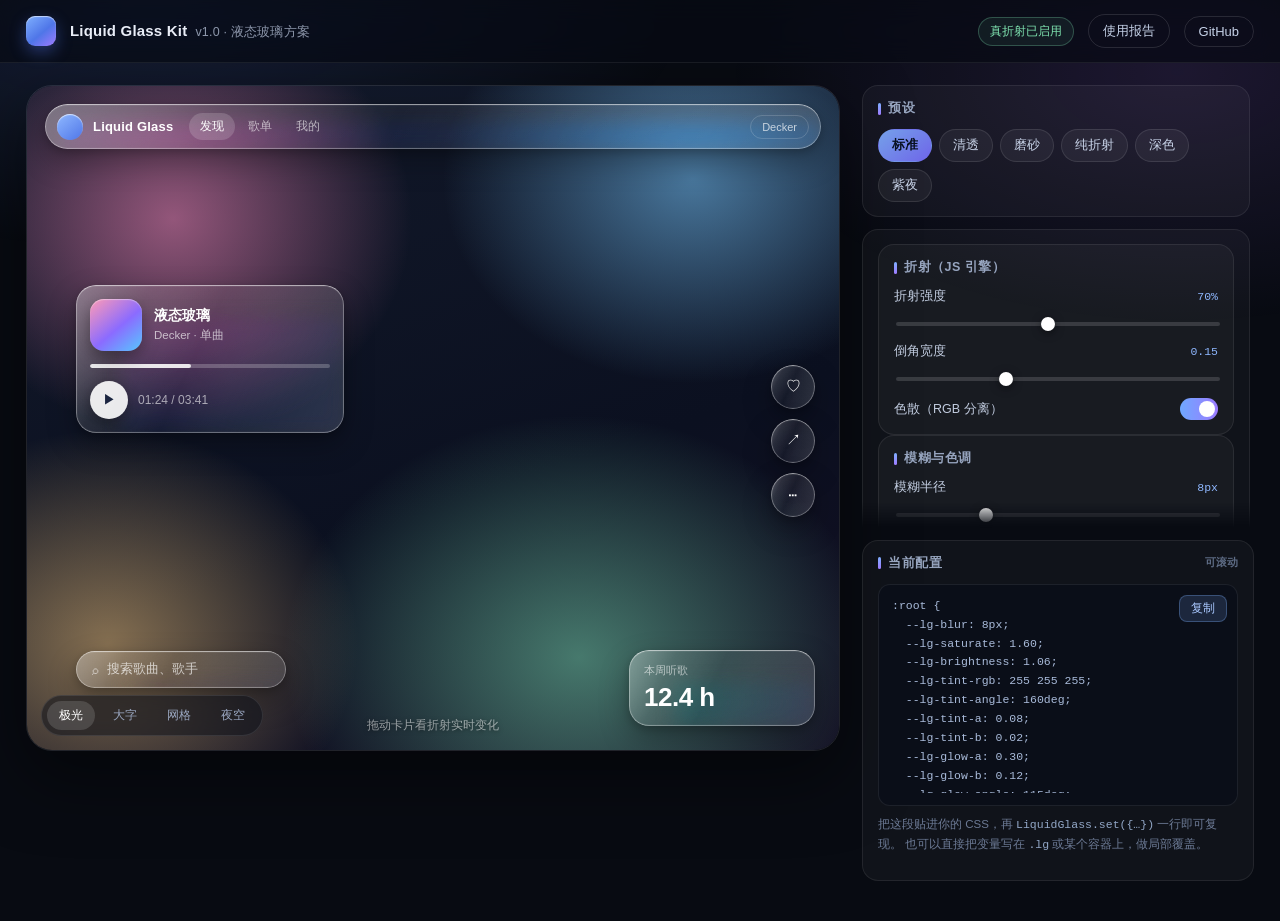
==== index.html @ c39161f3 "feat: Liquid Glass Kit v1.0 - 可调参的液态玻璃方案（SDF 位移图 + SVG 滤镜折射 + 调参台 + 使用报告）" ====
<!DOCTYPE html>
<html lang="zh-CN">
<head>
<meta charset="UTF-8">
<meta name="viewport" content="width=device-width, initial-scale=1">
<title>Liquid Glass Kit · 液态玻璃调参台</title>
<link rel="stylesheet" href="css/liquid-glass.css">
<style>
	* { box-sizing: border-box; }
	html, body { margin: 0; }
	body {
		background: #080B12;
		color: #E9EDF7;
		font-family: -apple-system, BlinkMacSystemFont, "PingFang SC", "Microsoft YaHei", "Segoe UI", sans-serif;
		-webkit-font-smoothing: antialiased;
		min-height: 100vh;
	}
	body::before {
		content: ""; position: fixed; inset: 0; pointer-events: none; z-index: 0;
		background:
			radial-gradient(60% 40% at 12% 0%, rgba(96, 140, 255, .16), transparent 70%),
			radial-gradient(50% 40% at 92% 8%, rgba(170, 110, 255, .13), transparent 70%);
	}
	::selection { background: rgba(107, 160, 255, .35); }

	/* ---------- 顶栏 ---------- */
	header {
		position: sticky; top: 0; z-index: 50;
		display: flex; align-items: center; gap: 14px;
		padding: 14px 26px;
		background: rgba(8, 11, 18, .72);
		-webkit-backdrop-filter: blur(14px) saturate(1.4);
		backdrop-filter: blur(14px) saturate(1.4);
		border-bottom: 1px solid rgba(255, 255, 255, .07);
	}
	.logo {
		width: 30px; height: 30px; border-radius: 9px; flex: none;
		background: linear-gradient(140deg, #7FB0FF, #4F76E8 55%, #9E7BFF);
		box-shadow: inset 0 1px 1px rgba(255,255,255,.6), 0 6px 16px rgba(79,118,232,.4);
	}
	.brand { font-size: 15px; font-weight: 650; letter-spacing: .2px; }
	.brand span { color: #8D97AB; font-weight: 400; margin-left: 8px; font-size: 12.5px; }
	.spacer { flex: 1; }
	.badge {
		font-size: 12px; padding: 5px 11px; border-radius: 999px;
		border: 1px solid rgba(255,255,255,.12); color: #9FB0CC;
		background: rgba(255,255,255,.04);
	}
	.badge.ok { color: #7FE3B0; border-color: rgba(127,227,176,.28); background: rgba(127,227,176,.08); }
	.badge.warn { color: #FFC978; border-color: rgba(255,201,120,.3); background: rgba(255,201,120,.08); }
	.tlink {
		font-size: 13px; color: #C6D2E8; text-decoration: none;
		padding: 7px 14px; border-radius: 999px;
		border: 1px solid rgba(255,255,255,.12);
		transition: .2s;
	}
	.tlink:hover { background: rgba(255,255,255,.08); color: #fff; }

	/* ---------- 布局 ---------- */
	main {
		position: relative; z-index: 1;
		display: grid; grid-template-columns: minmax(0, 1fr) 392px;
		gap: 22px; padding: 22px 26px 40px;
		max-width: 1680px; margin: 0 auto;
	}
	@media (max-width: 1120px) {
		main { grid-template-columns: minmax(0, 1fr); }
	}

	/* ---------- 舞台 ---------- */
	.stage-wrap { min-width: 0; }
	.stage {
		position: relative; width: 100%; height: min(74vh, 720px); min-height: 480px;
		border-radius: 26px; overflow: hidden;
		border: 1px solid rgba(255,255,255,.1);
		box-shadow: 0 24px 70px rgba(0,0,0,.5);
	}
	.bg { position: absolute; inset: 0; opacity: 0; transition: opacity .5s ease; }
	.bg.active { opacity: 1; }
	.bg-aurora {
		background:
			radial-gradient(42% 46% at 18% 20%, rgba(255,138,190,.55), transparent 70%),
			radial-gradient(44% 44% at 82% 14%, rgba(120,200,255,.55), transparent 70%),
			radial-gradient(52% 52% at 68% 86%, rgba(130,235,190,.48), transparent 70%),
			radial-gradient(44% 46% at 10% 84%, rgba(255,206,130,.5), transparent 70%),
			linear-gradient(160deg, #131A2B, #0B1020 60%, #141024);
	}
	.bg-text {
		background: linear-gradient(150deg, #0E1524, #1A1030 60%, #0A1526);
		display: flex; align-items: center; justify-content: center;
	}
	.bg-text::after {
		content: "LIQUID GLASS"; white-space: nowrap;
		font-size: clamp(48px, 9vw, 132px); font-weight: 800; letter-spacing: -.02em;
		color: rgba(255,255,255,.13);
		-webkit-text-stroke: 1px rgba(255,255,255,.16);
	}
	.bg-grid {
		background:
			linear-gradient(90deg, rgba(120,170,255,.13) 1px, transparent 1px) 0 0 / 30px 30px,
			linear-gradient(rgba(120,170,255,.13) 1px, transparent 1px) 0 0 / 30px 30px,
			radial-gradient(70% 70% at 50% 40%, #1B2540, #0A0F1C);
	}
	.bg-night {
		background:
			radial-gradient(60% 50% at 76% 16%, rgba(120,150,255,.35), transparent 66%),
			radial-gradient(50% 50% at 20% 78%, rgba(200,110,255,.28), transparent 70%),
			linear-gradient(180deg, #0B1020, #05070D);
	}

	/* 舞台内的演示组件 */
	.bg-switch {
		position: absolute; left: 14px; bottom: 14px; z-index: 20;
		display: flex; gap: 6px; padding: 5px;
		border-radius: 999px; background: rgba(10,14,24,.5);
		-webkit-backdrop-filter: blur(10px); backdrop-filter: blur(10px);
		border: 1px solid rgba(255,255,255,.1);
	}
	.bg-switch button {
		border: 0; cursor: pointer; font: inherit; font-size: 12px;
		padding: 6px 12px; border-radius: 999px;
		background: transparent; color: #9BA8C2; transition: .2s;
	}
	.bg-switch button.on { background: rgba(255,255,255,.14); color: #fff; }

	/* 导航胶囊 */
	.demo-nav {
		--lg-radius: 999px;
		position: absolute; top: 18px; left: 18px; right: 18px; z-index: 10;
		display: flex; align-items: center; gap: 10px;
		padding: 9px 12px; color: #fff; font-size: 13px;
	}
	.demo-nav .dot {
		width: 26px; height: 26px; border-radius: 50%; flex: none;
		background: linear-gradient(140deg, #8FB8FF, #4F76E8);
		box-shadow: inset 0 1px 1px rgba(255,255,255,.7);
	}
	.demo-nav b { font-weight: 600; letter-spacing: .2px; }
	.demo-nav .seg { display: flex; gap: 2px; margin-left: 6px; }
	.demo-nav .seg i {
		font-style: normal; font-size: 12px; padding: 5px 11px; border-radius: 999px;
		color: rgba(255,255,255,.62);
	}
	.demo-nav .seg i.on { background: rgba(255,255,255,.16); color: #fff; }
	.demo-nav .me {
		margin-left: auto; font-size: 11px; color: rgba(255,255,255,.7);
		padding: 5px 11px; border-radius: 999px; border: 1px solid rgba(255,255,255,.16);
	}

	/* 可拖动播放卡 */
	.demo-card {
		position: absolute; left: 6%; top: 30%; z-index: 12;
		width: 268px; padding: 14px; color: #fff;
		cursor: grab; touch-action: none; user-select: none;
		will-change: transform;
	}
	.demo-card.dragging { cursor: grabbing; }
	.demo-card .row { display: flex; align-items: center; gap: 12px; }
	.demo-card .cover {
		width: 52px; height: 52px; border-radius: 14px; flex: none;
		background: linear-gradient(140deg, #FF9BB5, #8B6BFF 55%, #56C8FF);
		box-shadow: inset 0 1px 1px rgba(255,255,255,.4), 0 6px 16px rgba(0,0,0,.35);
	}
	.demo-card .t { font-size: 14px; font-weight: 600; }
	.demo-card .s { font-size: 11.5px; color: rgba(255,255,255,.66); margin-top: 3px; }
	.demo-card .bar {
		margin-top: 13px; height: 4px; border-radius: 4px;
		background: rgba(255,255,255,.22); overflow: hidden;
	}
	.demo-card .bar i { display: block; width: 42%; height: 100%; border-radius: 4px; background: rgba(255,255,255,.85); }
	.demo-card .ctrls { display: flex; align-items: center; gap: 10px; margin-top: 13px; }
	.demo-card .play {
		width: 38px; height: 38px; border-radius: 50%;
		display: grid; place-items: center;
		background: rgba(255,255,255,.9); color: #1B2540; font-size: 13px;
		box-shadow: 0 4px 14px rgba(0,0,0,.3);
	}
	.demo-card .ctrls span { font-size: 12px; color: rgba(255,255,255,.6); }
	.hint-drag {
		position: absolute; left: 50%; bottom: 16px; transform: translateX(-50%);
		font-size: 12px; color: rgba(255,255,255,.55); z-index: 15;
		pointer-events: none; text-shadow: 0 1px 4px rgba(0,0,0,.5);
	}

	/* 右侧小构件 */
	.demo-tools {
		position: absolute; right: 24px; top: 42%; z-index: 11;
		display: flex; flex-direction: column; gap: 10px;
	}
	.demo-tools .lg-btn { color: #fff; font-size: 15px; }
	.demo-widget {
		position: absolute; right: 24px; bottom: 24px; z-index: 11;
		width: 186px; padding: 13px 15px; color: #fff;
	}
	.demo-widget .lbl { font-size: 11px; color: rgba(255,255,255,.6); }
	.demo-widget .num { font-size: 26px; font-weight: 650; margin-top: 4px; letter-spacing: -.5px; }
	.demo-search {
		--lg-radius: 999px;
		position: absolute; left: 6%; bottom: 62px; z-index: 11;
		display: flex; align-items: center; gap: 9px;
		padding: 10px 16px; color: rgba(255,255,255,.7); font-size: 12.5px;
		width: 210px;
	}

	/* ---------- 参数面板 ---------- */
	.panel {
		display: flex; flex-direction: column; gap: 12px;
		height: calc(100vh - 104px); position: sticky; top: 82px;
	}
	.panel-scroll {
		display: flex; flex-direction: column; gap: 12px;
		overflow-y: auto; flex: 1; min-height: 0; padding-right: 4px;
	}
	.panel-scroll {
		-webkit-mask-image: linear-gradient(180deg, #000 calc(100% - 26px), transparent);
		mask-image: linear-gradient(180deg, #000 calc(100% - 26px), transparent);
	}
	.panel-scroll::-webkit-scrollbar { width: 8px; }
	.panel-scroll::-webkit-scrollbar-thumb { background: rgba(255,255,255,.12); border-radius: 8px; }
	.code-card { flex: none; }
	@media (max-width: 1120px) {
		.panel { height: auto; position: static; }
		.panel-scroll { overflow: visible; }
	}
	.card {
		background: rgba(255,255,255,.035);
		border: 1px solid rgba(255,255,255,.08);
		border-radius: 16px; padding: 14px 15px;
	}
	.card > h3 {
		margin: 0 0 12px; font-size: 12.5px; font-weight: 600;
		color: #97A5BF; letter-spacing: .04em; text-transform: uppercase;
		display: flex; align-items: center; gap: 7px;
	}
	.card > h3::before {
		content: ""; width: 3px; height: 12px; border-radius: 2px;
		background: linear-gradient(180deg, #7FB0FF, #9E7BFF);
	}
	.presets { display: flex; flex-wrap: wrap; gap: 7px; }
	.presets button {
		font: inherit; font-size: 12.5px; cursor: pointer;
		padding: 7px 13px; border-radius: 999px;
		background: rgba(255,255,255,.05); color: #C8D3E8;
		border: 1px solid rgba(255,255,255,.1); transition: .18s;
	}
	.presets button:hover { background: rgba(255,255,255,.11); color: #fff; }
	.presets button.on {
		background: linear-gradient(140deg, rgba(127,176,255,.9), rgba(120,110,255,.9));
		color: #08101F; border-color: transparent; font-weight: 600;
	}

	.ctl { margin-bottom: 13px; }
	.ctl:last-child { margin-bottom: 0; }
	.ctl-head {
		display: flex; align-items: baseline; justify-content: space-between;
		font-size: 12.5px; color: #C2CDE0; margin-bottom: 7px; gap: 8px;
	}
	.ctl-head .k { color: #6C7A95; font-family: ui-monospace, SFMono-Regular, Menlo, monospace; font-size: 10.5px; }
	.ctl-head .v { color: #8FB8FF; font-family: ui-monospace, monospace; font-size: 11.5px; }
	input[type=range] {
		-webkit-appearance: none; appearance: none;
		width: 100%; height: 4px; border-radius: 4px; outline: none;
		background: rgba(255,255,255,.14); cursor: pointer;
	}
	input[type=range]::-webkit-slider-thumb {
		-webkit-appearance: none; width: 14px; height: 14px; border-radius: 50%;
		background: #fff; box-shadow: 0 2px 8px rgba(0,0,0,.5); border: 0;
	}
	input[type=range]::-moz-range-thumb {
		width: 14px; height: 14px; border: 0; border-radius: 50%; background: #fff;
	}
	.switch-row {
		display: flex; align-items: center; justify-content: space-between;
		font-size: 12.5px; color: #C2CDE0;
	}
	.sw {
		width: 38px; height: 22px; border-radius: 999px; position: relative;
		background: rgba(255,255,255,.14); cursor: pointer; transition: .2s; flex: none;
	}
	.sw::after {
		content: ""; position: absolute; top: 3px; left: 3px;
		width: 16px; height: 16px; border-radius: 50%; background: #fff; transition: .2s;
	}
	.sw.on { background: linear-gradient(90deg, #6FA8FF, #9B7BFF); }
	.sw.on::after { left: 19px; }
	input[type=color] {
		width: 34px; height: 24px; padding: 0; border: 1px solid rgba(255,255,255,.16);
		border-radius: 7px; background: transparent; cursor: pointer;
	}

	.code-box {
		position: relative;
		background: #0A0E18; border: 1px solid rgba(255,255,255,.08);
		border-radius: 12px; padding: 12px 13px;
	}
	.code-box pre {
		margin: 0; font-family: ui-monospace, SFMono-Regular, Menlo, monospace;
		font-size: 11.5px; line-height: 1.65; color: #A9BBDA;
		max-height: 196px; overflow: auto; white-space: pre;
	}
	.code-box pre b { color: #7FB0FF; font-weight: 500; }
	.code-box pre i { color: #7FE3B0; font-style: normal; }
	.copy {
		position: absolute; right: 10px; top: 10px;
		font: inherit; font-size: 11.5px; cursor: pointer;
		padding: 5px 11px; border-radius: 8px;
		background: rgba(127,176,255,.16); color: #A9C8FF;
		border: 1px solid rgba(127,176,255,.3); transition: .18s;
	}
	.copy:hover { background: rgba(127,176,255,.28); }
	.copy.done { background: rgba(127,227,176,.2); color: #7FE3B0; border-color: rgba(127,227,176,.4); }
	.note { font-size: 11.5px; color: #6C7A95; line-height: 1.65; margin-top: 9px; }
	.note code { color: #93A8C8; }
</style>
</head>
<body>

<header>
	<div class="logo"></div>
	<div class="brand">Liquid Glass Kit<span>v1.0 · 液态玻璃方案</span></div>
	<div class="spacer"></div>
	<div class="badge" id="compat">检测中…</div>
	<a class="tlink" href="docs.html">使用报告</a>
	<a class="tlink" href="https://github.com/Decker12345/liquid-glass" target="_blank" rel="noopener">GitHub</a>
</header>

<main>
	<!-- ================= 舞台 ================= -->
	<section class="stage-wrap">
		<div class="stage" id="stage">
			<div class="bg bg-aurora active" data-bg="aurora"></div>
			<div class="bg bg-text" data-bg="text"></div>
			<div class="bg bg-grid" data-bg="grid"></div>
			<div class="bg bg-night" data-bg="night"></div>

			<!-- 导航胶囊 -->
			<div class="lg demo-nav" data-lg-light>
				<div class="dot"></div>
				<b>Liquid Glass</b>
				<div class="seg"><i class="on">发现</i><i>歌单</i><i>我的</i></div>
				<div class="me">Decker</div>
			</div>

			<!-- 可拖动播放卡 -->
			<div class="lg lg-card demo-card" id="dragCard" data-lg-light>
				<div class="row">
					<div class="cover"></div>
					<div>
						<div class="t">液态玻璃</div>
						<div class="s">Decker · 单曲</div>
					</div>
				</div>
				<div class="bar"><i></i></div>
				<div class="ctrls">
					<div class="play">▶</div>
					<span>01:24 / 03:41</span>
				</div>
			</div>

			<!-- 右侧工具键 -->
			<div class="demo-tools">
				<button class="lg lg-btn" data-lg-light><span>♡</span></button>
				<button class="lg lg-btn" data-lg-light><span>↗</span></button>
				<button class="lg lg-btn" data-lg-light><span>⋯</span></button>
			</div>

			<!-- 小挂件 -->
			<div class="lg lg-card demo-widget" data-lg-light>
				<div class="lbl">本周听歌</div>
				<div class="num">12.4 h</div>
			</div>

			<!-- 搜索胶囊 -->
			<div class="lg demo-search" data-lg-light>
				<span>⌕</span><span>搜索歌曲、歌手</span>
			</div>

			<div class="hint-drag">拖动卡片看折射实时变化</div>
			<div class="bg-switch" id="bgSwitch">
				<button class="on" data-bg="aurora">极光</button>
				<button data-bg="text">大字</button>
				<button data-bg="grid">网格</button>
				<button data-bg="night">夜空</button>
			</div>
		</div>
	</section>

	<!-- ================= 参数面板 ================= -->
	<aside class="panel">
		<div class="panel-scroll">
			<div class="card">
				<h3>预设</h3>
				<div class="presets" id="presets"></div>
			</div>

			<div class="card" id="panelBody"><!-- 由 JS 生成 --></div>
		</div>

		<div class="card code-card">
			<h3>当前配置 <span style="margin-left:auto;font-size:10.5px;color:#5D6B84;letter-spacing:0;text-transform:none">可滚动</span></h3>
			<div class="code-box">
				<button class="copy" id="copyBtn">复制</button>
				<pre id="codeOut"></pre>
			</div>
			<p class="note">
				把这段贴进你的 CSS，再 <code>LiquidGlass.set({…})</code> 一行即可复现。
				也可以直接把变量写在 <code>.lg</code> 或某个容器上，做局部覆盖。
			</p>
		</div>
	</aside>
</main>

<script src="js/liquid-glass.js"></script>
<script>
(function () {
	'use strict';

	/* ============ 状态 ============ */
	// css: 直接写进 :root 的变量；js: 传给 LiquidGlass.set 的引擎参数
	var state = {
		'--lg-blur': 8,
		'--lg-saturate': 1.6,
		'--lg-brightness': 1.06,
		'--lg-tint-rgb': [255, 255, 255],
		'--lg-tint-a': 0.08,
		'--lg-tint-b': 0.02,
		'--lg-tint-angle': 160,
		'--lg-glow-a': 0.30,
		'--lg-glow-b': 0.12,
		'--lg-glow-angle': 115,
		'--lg-ring': 0.22,
		'--lg-edge-top': 0.85,
		'--lg-edge-bottom': 0.30,
		'--lg-edge-side': 0.30,
		'--lg-radius': 24,
		refract: 70,
		bezel: 0.15,
		dispersion: true,
		light: true,
		bg: 'aurora'
	};

	/* ============ 控件定义 ============ */
	var GROUPS = [
		{
			title: '折射（JS 引擎）',
			items: [
				{ key: 'refract', label: '折射强度', min: 0, max: 150, step: 1, unit: '%', js: true, unitless: true },
				{ key: 'bezel', label: '倒角宽度', min: 0.05, max: 0.35, step: 0.01, js: true, unitless: true, digits: 2, cost: true },
				{ key: 'dispersion', label: '色散（RGB 分离）', type: 'switch', js: true }
			]
		},
		{
			title: '模糊与色调',
			items: [
				{ key: '--lg-blur', label: '模糊半径', min: 0, max: 30, step: 0.5, unit: 'px' },
				{ key: '--lg-saturate', label: '饱和度', min: 0.5, max: 3, step: 0.05, digits: 2 },
				{ key: '--lg-brightness', label: '亮度', min: 0.8, max: 1.4, step: 0.01, digits: 2 }
			]
		},
		{
			title: '着色',
			items: [
				{ key: '--lg-tint-rgb', label: '玻璃颜色', type: 'color' },
				{ key: '--lg-tint-angle', label: '染色方向', min: 0, max: 180, step: 1, unit: 'deg' },
				{ key: '--lg-tint-a', label: '主着色透明度', min: 0, max: 0.5, step: 0.01, digits: 2 },
				{ key: '--lg-tint-b', label: '次着色透明度', min: 0, max: 0.3, step: 0.01, digits: 2 }
			]
		},
		{
			title: '高光与边缘',
			items: [
				{ key: '--lg-glow-a', label: '扫光强度', min: 0, max: 0.6, step: 0.01, digits: 2 },
				{ key: '--lg-glow-b', label: '扫光收尾强度', min: 0, max: 0.4, step: 0.01, digits: 2 },
				{ key: '--lg-glow-angle', label: '扫光角度', min: 0, max: 180, step: 1, unit: 'deg' },
				{ key: '--lg-ring', label: '外描边', min: 0, max: 0.8, step: 0.01, digits: 2 },
				{ key: '--lg-edge-top', label: '上边缘高光', min: 0, max: 1, step: 0.01, digits: 2 },
				{ key: '--lg-edge-bottom', label: '下边缘反光', min: 0, max: 1, step: 0.01, digits: 2 },
				{ key: '--lg-edge-side', label: '侧边反光', min: 0, max: 1, step: 0.01, digits: 2 }
			]
		},
		{
			title: '形状与交互',
			items: [
				{ key: '--lg-radius', label: '圆角（卡片类）', min: 0, max: 44, step: 1, unit: 'px' },
				{ key: 'light', label: '指针跟随高光', type: 'switch', js: true }
			]
		}
	];

	/* ============ 预设 ============ */
	var PRESETS = {
		'标准': { '--lg-blur': 8, '--lg-saturate': 1.6, '--lg-brightness': 1.06, '--lg-tint-a': 0.08, '--lg-tint-b': 0.02, '--lg-glow-a': 0.30, '--lg-glow-b': 0.12, '--lg-tint-rgb': [255, 255, 255], refract: 70, bezel: 0.15, dispersion: true },
		'清透': { '--lg-blur': 3, '--lg-saturate': 2.0, '--lg-brightness': 1.08, '--lg-tint-a': 0.04, '--lg-tint-b': 0.01, '--lg-glow-a': 0.22, '--lg-glow-b': 0.08, '--lg-tint-rgb': [255, 255, 255], refract: 110, bezel: 0.22, dispersion: true },
		'磨砂': { '--lg-blur': 20, '--lg-saturate': 1.35, '--lg-brightness': 1.05, '--lg-tint-a': 0.22, '--lg-tint-b': 0.12, '--lg-glow-a': 0.16, '--lg-glow-b': 0.06, '--lg-tint-rgb': [255, 255, 255], refract: 40, bezel: 0.12, dispersion: false },
		'纯折射': { '--lg-blur': 0, '--lg-saturate': 1.85, '--lg-brightness': 1.05, '--lg-tint-a': 0.03, '--lg-tint-b': 0.01, '--lg-glow-a': 0.26, '--lg-glow-b': 0.10, '--lg-tint-rgb': [255, 255, 255], refract: 125, bezel: 0.24, dispersion: true },
		'深色': { '--lg-blur': 12, '--lg-saturate': 1.4, '--lg-brightness': 0.95, '--lg-tint-a': 0.42, '--lg-tint-b': 0.26, '--lg-glow-a': 0.14, '--lg-glow-b': 0.05, '--lg-tint-rgb': [16, 22, 38], refract: 60, bezel: 0.14, dispersion: true },
		'紫夜': { '--lg-blur': 10, '--lg-saturate': 1.7, '--lg-brightness': 1.04, '--lg-tint-a': 0.16, '--lg-tint-b': 0.05, '--lg-glow-a': 0.34, '--lg-glow-b': 0.14, '--lg-tint-rgb': [150, 120, 255], refract: 85, bezel: 0.18, dispersion: true }
	};

	/* ============ 工具 ============ */
	function $(s, r) { return (r || document).querySelector(s); }
	function $$(s, r) { return Array.prototype.slice.call((r || document).querySelectorAll(s)); }
	var rootStyle = document.documentElement.style;

	function fmt(v, item) {
		if (Array.isArray(v)) return v.join(' ');
		if (typeof v === 'number') {
			var d = item && item.digits != null ? item.digits : 0;
			var s = v.toFixed(d);
			if (item && item.unit) s += item.unit;
			return s;
		}
		return v;
	}
	function hexToRgb(hex) {
		var m = /^#?([a-f\d]{2})([a-f\d]{2})([a-f\d]{2})$/i.exec(hex);
		return m ? [parseInt(m[1], 16), parseInt(m[2], 16), parseInt(m[3], 16)] : [255, 255, 255];
	}
	function rgbToHex(a) {
		return '#' + a.map(function (n) { return ('0' + Math.max(0, Math.min(255, n | 0)).toString(16)).slice(-2); }).join('');
	}

	/* ============ 面板生成 ============ */
	var panel = $('#panelBody');

	GROUPS.forEach(function (g) {
		var card = document.createElement('div');
		card.className = 'card';
		var h = document.createElement('h3');
		h.textContent = g.title;
		card.appendChild(h);

		g.items.forEach(function (it) {
			var wrap = document.createElement('div');
			wrap.className = 'ctl';

			if (it.type === 'switch') {
				wrap.innerHTML =
					'<div class="switch-row"><span>' + it.label + '</span>' +
					'<div class="sw" data-sw="' + it.key + '"></div></div>';
				var sw = wrap.querySelector('.sw');
				sw.addEventListener('click', function () {
					state[it.key] = !state[it.key];
					sw.classList.toggle('on', state[it.key]);
					apply();
					clearPreset();
				});
				card.appendChild(wrap);
				return;
			}

			if (it.type === 'color') {
				wrap.innerHTML =
					'<div class="ctl-head"><span>' + it.label + '<span class="k"> ' + (it.css || '') + '</span></span>' +
					'<input type="color" value="' + rgbToHex(state[it.key]) + '"></div>';
				var cp = wrap.querySelector('input');
				cp.addEventListener('input', function () {
					state[it.key] = hexToRgb(cp.value);
					apply(); clearPreset(); syncCode();
				});
				card.appendChild(wrap);
				return;
			}

			var val = state[it.key];
			wrap.innerHTML =
				'<div class="ctl-head"><span>' + it.label +
				'<span class="k"> ' + (it.css || '') + '</span></span>' +
				'<span class="v" data-v="' + it.key + '">' + fmt(val, it) + '</span></div>' +
				'<input type="range" min="' + it.min + '" max="' + it.max + '" step="' + it.step + '" value="' + val + '">';

			var inp = wrap.querySelector('input');
			var out = wrap.querySelector('.v');
			inp.addEventListener('input', function () {
				state[it.key] = parseFloat(inp.value);
				out.textContent = fmt(state[it.key], it);
				if (it.cost) { scheduleApply(120); } else { apply(); }
				clearPreset(); syncCode();
			});
			card.appendChild(wrap);
		});

		panel.appendChild(card);
	});

	/* ============ 应用 ============ */
	var bezelTimer = 0;
	function scheduleApply(ms) {
		clearTimeout(bezelTimer);
		bezelTimer = setTimeout(function () { apply(); }, ms);
	}

	function apply() {
		// CSS 变量
		Object.keys(state).forEach(function (k) {
			if (k.indexOf('--lg-') !== 0) return;
			var item = null;
			GROUPS.forEach(function (g) {
				g.items.forEach(function (it) { if (it.key === k) item = it; });
			});
			var v = state[k];
			if (Array.isArray(v)) v = v.join(' ');
			else if (typeof v === 'number') v = v.toFixed(item && item.digits != null ? item.digits : 0) + (item && item.unit ? item.unit : '');
			rootStyle.setProperty(k, v);
		});

		// 引擎参数
		LiquidGlass.set({
			refract: state.refract,
			bezel: state.bezel,
			dispersion: state.dispersion,
			enabled: true
		});

		document.body.classList.toggle('no-light', !state.light);
		syncCode();
	}

	/* ============ 代码输出 ============ */
	function syncCode() {
		var lines = [':root {'];
		GROUPS.forEach(function (g) {
			g.items.forEach(function (it) {
				if (it.type === 'switch') return;               // 色散/高光开关不是 CSS 变量
				var name = it.css || it.key;
				if (!name || name.indexOf('--lg-') !== 0) return; // 折射/倒角属于 JS 参数
				var v = state[it.key];
				if (Array.isArray(v)) v = v.join(' ');
				else if (typeof v === 'number') v = v.toFixed(it.digits != null ? it.digits : 0) + (it.unit ? it.unit : '');
				lines.push('  ' + name + ': ' + v + ';');
			});
		});
		lines.push('}');
		lines.push('');
		lines.push('/* JS 一行接入折射引擎 */');
		lines.push('LiquidGlass.set({');
		lines.push('  refract: ' + state.refract + ',');
		lines.push('  bezel: ' + state.bezel.toFixed(2) + ',');
		lines.push('  dispersion: ' + state.dispersion);
		lines.push('});');

		$('#codeOut').textContent = lines.join('\n');
	}

	/* ============ 预设按钮 ============ */
	var presetWrap = $('#presets');
	Object.keys(PRESETS).forEach(function (name) {
		var b = document.createElement('button');
		b.textContent = name;
		b.addEventListener('click', function () {
			Object.assign(state, PRESETS[name]);
			$$('#presets button').forEach(function (x) { x.classList.toggle('on', x === b); });
			syncControls();
			apply();
		});
		presetWrap.appendChild(b);
	});
	function clearPreset() {
		$$('#presets button').forEach(function (x) { x.classList.remove('on'); });
	}

	/* 把 state 回写到控件上（预设切换时用） */
	function syncControls() {
		var ranges = panel.querySelectorAll('input[type=range]');
		var colors = panel.querySelectorAll('input[type=color]');
		var ri = 0, ci = 0;
		GROUPS.forEach(function (g) {
			g.items.forEach(function (it) {
				if (it.type === 'switch') return;
				if (it.type === 'color') {
					var c = colors[ci++];
					if (c) c.value = rgbToHex(state[it.key]);
					return;
				}
				var inp = ranges[ri++];
				if (!inp) return;
				inp.value = state[it.key];
				var out = inp.parentNode.querySelector('.v');
				if (out) out.textContent = fmt(state[it.key], it);
			});
		});
		$$('.sw[data-sw]', panel).forEach(function (sw) {
			sw.classList.toggle('on', !!state[sw.dataset.sw]);
		});
	}

	/* ============ 复制 ============ */
	$('#copyBtn').addEventListener('click', function () {
		var btn = this;
		var text = $('#codeOut').textContent;
		var done = function () {
			btn.classList.add('done'); btn.textContent = '已复制';
			setTimeout(function () { btn.classList.remove('done'); btn.textContent = '复制'; }, 1400);
		};
		if (navigator.clipboard) navigator.clipboard.writeText(text).then(done, done);
		else {
			var ta = document.createElement('textarea');
			ta.value = text; document.body.appendChild(ta); ta.select();
			try { document.execCommand('copy'); } catch (e) {}
			document.body.removeChild(ta); done();
		}
	});

	/* ============ 背景切换 ============ */
	$('#bgSwitch').addEventListener('click', function (e) {
		var b = e.target.closest('button[data-bg]');
		if (!b) return;
		$$('.bg').forEach(function (el) { el.classList.toggle('active', el.dataset.bg === b.dataset.bg); });
		$$('#bgSwitch button').forEach(function (x) { x.classList.toggle('on', x === b); });
	});

	/* ============ 拖动卡片 ============ */
	(function () {
		var card = $('#dragCard');
		var sx = 0, sy = 0, ox = 0, oy = 0, dragging = false;
		card.addEventListener('pointerdown', function (e) {
			if (e.target.closest('.play')) return;
			dragging = true;
			sx = e.clientX; sy = e.clientY; ox = card._x || 0; oy = card._y || 0;
			card.classList.add('dragging');
			card.setPointerCapture(e.pointerId);
		});
		card.addEventListener('pointermove', function (e) {
			if (!dragging) return;
			var x = ox + e.clientX - sx;
			var y = oy + e.clientY - sy;
			card._x = x; card._y = y;
			card.style.transform = 'translate(' + x + 'px,' + y + 'px)';
		});
		function end(e) {
			if (!dragging) return;
			dragging = false;
			card.classList.remove('dragging');
			try { card.releasePointerCapture(e.pointerId); } catch (err) {}
		}
		card.addEventListener('pointerup', end);
		card.addEventListener('pointercancel', end);
	})();

	/* ============ 兼容性徽标 ============ */
	(function () {
		var el = $('#compat');
		if (LiquidGlass.supported) {
			el.className = 'badge ok';
			el.textContent = '真折射已启用';
		} else {
			el.className = 'badge warn';
			el.textContent = '当前浏览器不支持折射，已降级为模糊';
		}
	})();

	/* ============ 启动 ============ */
	// 指针高光总开关：关掉时用 !important 压掉内联值
	var style = document.createElement('style');
	style.textContent = '.no-light .lg{--lg-light-a:0 !important}';
	document.head.appendChild(style);

	syncControls();
	apply();
	var first = $$('#presets button')[0];
	if (first) first.classList.add('on');
})();
</script>
</body>
</html>
---- css/liquid-glass.css ----
/*!
 * liquid-glass-kit v1.0.0
 * 通用液态玻璃样式库 —— 全部参数走 CSS 变量，可直接覆盖
 * 作者: Decker · 许可: MIT
 *
 * 用法:
 *   <link rel="stylesheet" href="css/liquid-glass.css">
 *   <div class="lg lg-card">...</div>
 */

/* =========================================================
   1. 参数层
   所有 --lg-* 都可以在 :root、某个容器、或元素自身覆盖。
   推荐按「组件级」覆盖，例如 .player-card { --lg-blur: 4px; }
   ========================================================= */
.lg {
	/* ---- 形状 ---- */
	--lg-radius: 20px;

	/* ---- 模糊（backdrop 部分）---- */
	--lg-blur: 8px;         /* 模糊半径，0 = 不加模糊，只靠折射 */
	--lg-saturate: 1.6;     /* 饱和度，>1 让背后的颜色更"活" */
	--lg-brightness: 1.06;  /* 亮度，略提亮玻璃内部 */

	/* ---- 着色 ---- */
	--lg-tint-rgb: 255 255 255; /* 玻璃染色（空格分隔 RGB） */
	--lg-tint-a: .08;            /* 渐变起点的着色透明度 */
	--lg-tint-b: .02;            /* 渐变终点的着色透明度 */
	--lg-tint-angle: 160deg;     /* 染色渐变方向 */

	/* ---- 高光 ---- */
	--lg-glow-a: .30;        /* 斜向扫光起点强度 */
	--lg-glow-b: .12;        /* 斜向扫光终点强度 */
	--lg-glow-angle: 115deg; /* 扫光角度 */

	/* ---- 边缘厚度（靠 inset 阴影堆出玻璃的"体感"）---- */
	--lg-ring: .22;          /* 最外 1px 描边 */
	--lg-edge-top: .85;      /* 上边缘高光 */
	--lg-edge-bottom: .30;   /* 下边缘反光 */
	--lg-edge-side: .30;     /* 左右边缘 */

	/* ---- 投影 ---- */
	--lg-shadow:
		0 12px 30px rgba(0, 0, 0, .28),
		0 3px 10px rgba(0, 0, 0, .20);

	/* ---- 指针跟随高光（data-lg-light 开启时）---- */
	--lg-mx: 50%;
	--lg-my: 0%;
	--lg-light-a: 0;
	--lg-light-size: 160px;

	/* ---- 组合函数（无需手改）---- */
	--lg-fn: blur(var(--lg-blur)) saturate(var(--lg-saturate)) brightness(var(--lg-brightness));
}

/* JS 成功挂载折射滤镜后，会给元素加 data-lg-refract 属性 */
.lg[data-lg-refract] {
	--lg-fn: var(--lg-filter) blur(var(--lg-blur)) saturate(var(--lg-saturate)) brightness(var(--lg-brightness));
}

/* =========================================================
   2. 玻璃本体
   注意：整块玻璃的"面"由 background-image 三层叠加而成
        （指针高光 / 斜向扫光 / 染色），
        不用 ::after，因此永远不会盖住文字，也不会产生层级问题。
   ========================================================= */
.lg {
	position: relative;
	border-radius: var(--lg-radius);
	/* 关键：清掉 <button>/<input> 等控件的浏览器默认底色，
	   否则 .lg 只会覆盖 background-image，UA 的灰底会从下面透出来 */
	background-color: transparent;
	background-image:
		/* ③ 指针跟随的光斑（默认透明） */
		radial-gradient(
			var(--lg-light-size) circle at var(--lg-mx) var(--lg-my),
			rgb(255 255 255 / var(--lg-light-a)),
			rgba(255, 255, 255, 0) 70%
		),
		/* ② 斜向扫光：玻璃的"折面" */
		linear-gradient(
			var(--lg-glow-angle),
			rgb(255 255 255 / var(--lg-glow-a)) 0%,
			rgb(255 255 255 / calc(var(--lg-glow-a) * .25)) 22%,
			rgba(255, 255, 255, 0) 45%,
			rgb(255 255 255 / calc(var(--lg-glow-b) * .4)) 60%,
			rgb(255 255 255 / var(--lg-glow-b)) 100%
		),
		/* ① 染色：几乎无色，只给玻璃一点"实体" */
		linear-gradient(
			var(--lg-tint-angle),
			rgb(var(--lg-tint-rgb) / var(--lg-tint-a)),
			rgb(var(--lg-tint-rgb) / var(--lg-tint-b))
		);
	box-shadow:
		inset 0 0 0 1px rgb(255 255 255 / var(--lg-ring)),
		inset 0 1.6px 1.2px -1px rgb(255 255 255 / var(--lg-edge-top)),
		inset 0 -1.6px 1.2px -1px rgb(255 255 255 / var(--lg-edge-bottom)),
		inset 1.4px 0 1.2px -1px rgb(255 255 255 / var(--lg-edge-side)),
		inset -1.4px 0 1.2px -1px rgb(255 255 255 / calc(var(--lg-edge-side) * .85)),
		var(--lg-shadow);
	-webkit-backdrop-filter: var(--lg-fn);
	backdrop-filter: var(--lg-fn);
	transition: box-shadow .25s ease, background-color .25s ease;
}

/* =========================================================
   3. 变体
   ========================================================= */
/* 清透：几乎只靠折射，适合浮在照片/封面上 */
.lg--clear {
	--lg-tint-a: .04;
	--lg-tint-b: .01;
	--lg-blur: 4px;
	--lg-saturate: 1.9;
	--lg-brightness: 1.1;
	--lg-glow-a: .22;
	--lg-glow-b: .08;
}

/* 磨砂：文字多的界面用，保证可读 */
.lg--frost {
	--lg-blur: 18px;
	--lg-tint-a: .20;
	--lg-tint-b: .10;
	--lg-glow-a: .18;
	--lg-edge-top: .55;
}

/* 纯折射：不加模糊（Chromium 里效果最"玻璃"） */
.lg--thin {
	--lg-blur: 0px;
}

/* 深色玻璃：暗色界面的导航/工具栏 */
.lg--dark {
	--lg-tint-rgb: 16 22 38;
	--lg-tint-a: .42;
	--lg-tint-b: .28;
	--lg-glow-a: .16;
	--lg-glow-b: .06;
	--lg-ring: .18;
	--lg-shadow: 0 12px 30px rgba(0, 0, 0, .45);
}

/* 淡彩玻璃：品牌色玻璃 */
.lg--blue {
	--lg-tint-rgb: 120 170 255;
	--lg-tint-a: .16;
	--lg-tint-b: .06;
}

/* =========================================================
   4. 常用构件（可选，不用就删）
   ========================================================= */
.lg-card {
	padding: 18px 20px;
}

.lg-pill {
	--lg-radius: 999px;
	display: inline-flex;
	align-items: center;
	gap: 8px;
	padding: 10px 18px;
}

.lg-btn {
	--lg-radius: 999px;
	display: inline-flex;
	align-items: center;
	justify-content: center;
	width: 44px;
	height: 44px;
	padding: 0;
	border: 0;
	cursor: pointer;
	color: inherit;
	font: inherit;
	-webkit-tap-highlight-color: transparent;
	transition: transform .18s cubic-bezier(.22, 1.4, .36, 1), box-shadow .25s ease;
}
.lg-btn:active {
	transform: scale(.94);
}

/* 拖拽中的玻璃：抬起感更强 */
.lg.is-dragging {
	--lg-glow-a: .45;
	box-shadow:
		inset 0 0 0 1px rgb(255 255 255 / .3),
		inset 0 1.8px 1.4px -1px rgb(255 255 255 / .95),
		inset 0 -1.8px 1.4px -1px rgb(255 255 255 / .35),
		0 22px 48px rgba(0, 0, 0, .42),
		0 6px 18px rgba(0, 0, 0, .30);
}

/* 玻璃上的文字：深色背景压一层极淡描边，避免与背后高频内容糊在一起 */
.lg-text-safe {
	text-shadow: 0 1px 2px rgba(0, 0, 0, .28);
}

/* =========================================================
   5. 无折射时的降级提示（库不强制，纯装饰）
   当浏览器不支持 backdrop-filter: url(#) 时，JS 会给 <html>
   加 .lg-no-refract。上面的样式本身已经能用（纯模糊），
   这里只提供一个可选的视觉补偿：把边缘和着色加强一点。
   ========================================================= */
.lg-no-refract .lg {
	--lg-edge-top: .92;
	--lg-edge-bottom: .36;
	--lg-tint-a: calc(var(--lg-tint-a) + .03);
}

@media (prefers-reduced-motion: reduce) {
	.lg,
	.lg-btn {
		transition: none !important;
	}
}
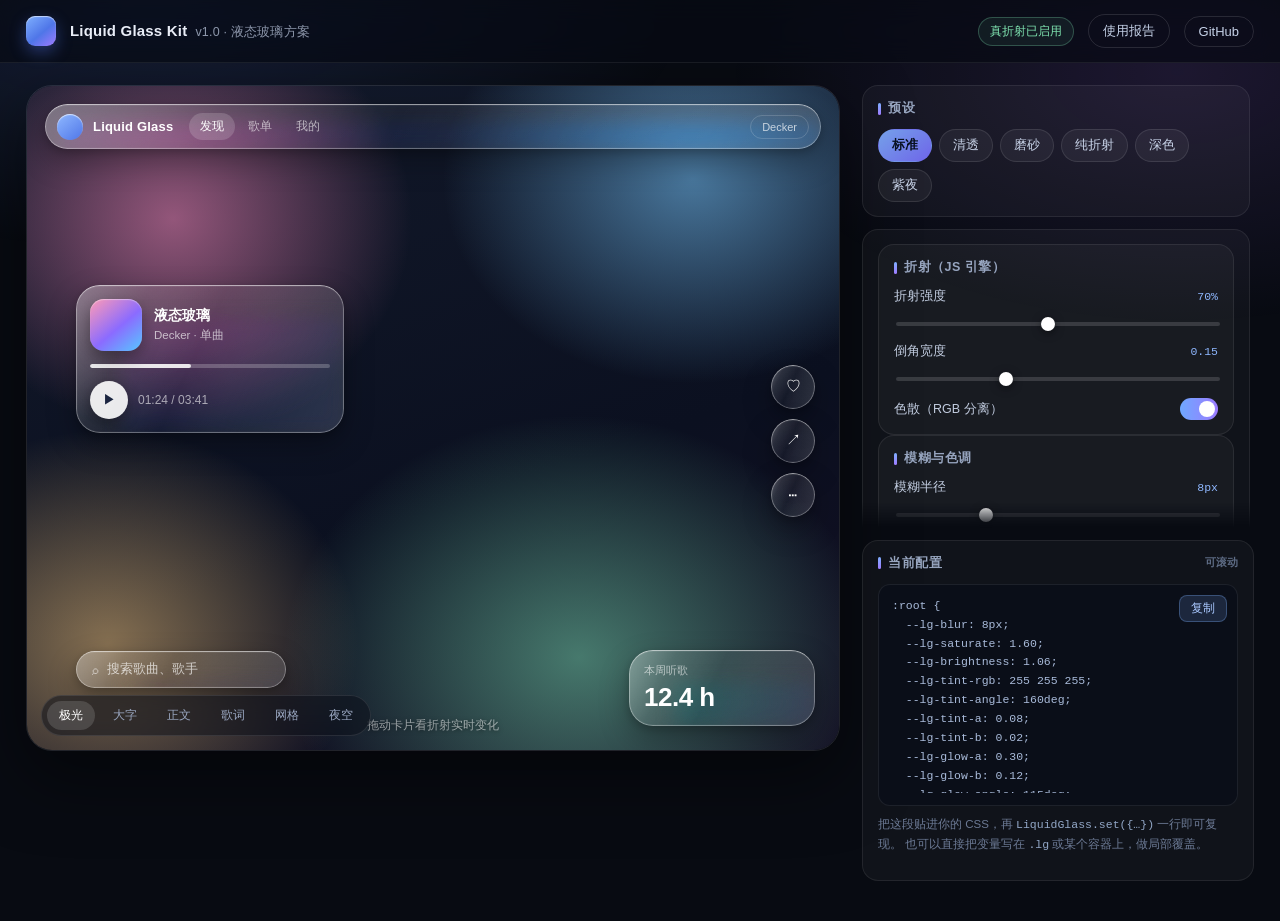
==== commit 2e1b7029: "feat(demo): 新增两种纯文字背景（浅色正文两栏 / 深色歌词+词曲信息），并给浅底加 data-tone=light 的玻璃配色；README 与使用报告同步" ====
--- a/index.html
+++ b/index.html
@@ -108,10 +108,87 @@
 			linear-gradient(180deg, #0B1020, #05070D);
 	}
 
+	/* ---- 纯文字背景 ①：浅色正文（最难的场景：白纸 + 密集小字） ---- */
+	.bg-article {
+		background: linear-gradient(180deg, #F8F6F1 0%, #EFEBE2 100%);
+		color: #1D2028;
+	}
+	/* 用两栏 flex 而不是 column-count：列宽可控，不会出现"内容结束得早、右半边空着" */
+	.bg-article .paper {
+		position: absolute; inset: 0; overflow: hidden;
+		padding: 24px 28px 26px;
+		display: flex; flex-direction: column;
+		font-size: 12.5px; line-height: 1.92;
+	}
+	.bg-article .ptag {
+		margin-bottom: 8px;
+		font-size: 10px; letter-spacing: .2em; text-transform: uppercase; color: #8E8879;
+	}
+	.bg-article h2 {
+		margin: 0 0 12px;
+		font-size: 23px; line-height: 1.32; font-weight: 700; letter-spacing: -.01em; color: #14161C;
+	}
+	.bg-article .cols { flex: 1; min-height: 0; display: flex; gap: 30px; }
+	.bg-article .col { flex: 1 1 0; min-width: 0; }
+	.bg-article h3 { margin: 12px 0 5px; font-size: 13px; font-weight: 650; color: #14161C; }
+	.bg-article h3:first-child { margin-top: 0; }
+	.bg-article p { margin: 0 0 9px; text-align: justify; }
+	.bg-article .lead { font-size: 13.5px; color: #34383F; }
+	.bg-article blockquote {
+		margin: 11px 0; padding-left: 11px;
+		border-left: 2px solid #CBC4B4; color: #4C5058; font-style: italic;
+	}
+	.bg-article mark {
+		background: linear-gradient(transparent 60%, rgba(255,196,86,.6) 60%);
+		color: inherit;
+	}
+	.bg-article code {
+		font-family: ui-monospace, SFMono-Regular, Menlo, monospace;
+		font-size: 11px; padding: 1px 4px; border-radius: 4px;
+		background: rgba(20, 22, 28, .07); color: #3A3F49;
+	}
+
+	/* ---- 纯文字背景 ②：深色歌词（大字 + 明暗层次） ---- */
+	.bg-lyrics {
+		background: radial-gradient(72% 62% at 28% 18%, #17223C, #070A12 72%);
+	}
+	.bg-lyrics .lyric {
+		position: absolute; inset: 0;
+		padding: 26px 32px;
+		display: flex; align-items: center; gap: 34px;
+		-webkit-mask-image: linear-gradient(180deg, transparent, #000 16%, #000 84%, transparent);
+		mask-image: linear-gradient(180deg, transparent, #000 16%, #000 84%, transparent);
+	}
+	.bg-lyrics .lyric-main { flex: 1; min-width: 0; display: flex; flex-direction: column; gap: 8px; }
+	.bg-lyrics .l {
+		font-size: 26px; font-weight: 650; line-height: 1.55;
+		color: rgba(255, 255, 255, .24); letter-spacing: .01em;
+		white-space: nowrap;
+	}
+	.bg-lyrics .l.on {
+		color: #EAF1FF;
+		text-shadow: 0 0 28px rgba(120, 170, 255, .55);
+	}
+	.bg-lyrics .l.sm { font-size: 14px; font-weight: 500; color: rgba(255, 255, 255, .38); }
+	/* 右侧词曲信息：给背景再补一列密集中文，顺便平衡画面 */
+	.bg-lyrics .lyric-side {
+		flex: none; width: 190px; padding-left: 16px;
+		border-left: 1px solid rgba(255, 255, 255, .12);
+		display: flex; flex-direction: column; gap: 7px;
+		font-size: 12px; line-height: 1.5; color: rgba(255, 255, 255, .40);
+	}
+	.bg-lyrics .lyric-side .tag {
+		font-size: 9.5px; letter-spacing: .22em; text-transform: uppercase;
+		color: rgba(130, 175, 255, .85); margin-bottom: 2px;
+	}
+	.bg-lyrics .lyric-side .row2 { display: flex; gap: 10px; }
+	.bg-lyrics .lyric-side b { color: rgba(255, 255, 255, .74); font-weight: 500; }
+
 	/* 舞台内的演示组件 */
 	.bg-switch {
 		position: absolute; left: 14px; bottom: 14px; z-index: 20;
-		display: flex; gap: 6px; padding: 5px;
+		display: flex; flex-wrap: wrap; gap: 6px; padding: 5px;
+		max-width: calc(100% - 28px);
 		border-radius: 999px; background: rgba(10,14,24,.5);
 		-webkit-backdrop-filter: blur(10px); backdrop-filter: blur(10px);
 		border: 1px solid rgba(255,255,255,.1);
@@ -122,6 +199,33 @@
 		background: transparent; color: #9BA8C2; transition: .2s;
 	}
 	.bg-switch button.on { background: rgba(255,255,255,.14); color: #fff; }
+
+	/* 浅色文字背景：玻璃上的文字整体切深色，顺便验证"浅底上的白玻璃还立不立得住" */
+	.stage[data-tone="light"] .demo-nav,
+	.stage[data-tone="light"] .demo-card,
+	.stage[data-tone="light"] .demo-widget,
+	.stage[data-tone="light"] .demo-search,
+	.stage[data-tone="light"] .demo-tools .lg-btn { color: #14161C; }
+	.stage[data-tone="light"] .demo-nav .seg i { color: rgba(20,22,28,.55); }
+	.stage[data-tone="light"] .demo-nav .seg i.on { background: rgba(20,22,28,.10); color: #14161C; }
+	.stage[data-tone="light"] .demo-nav .me { border-color: rgba(20,22,28,.18); color: rgba(20,22,28,.6); }
+	.stage[data-tone="light"] .demo-card .s,
+	.stage[data-tone="light"] .demo-card .ctrls span,
+	.stage[data-tone="light"] .demo-widget .lbl { color: rgba(20,22,28,.55); }
+	.stage[data-tone="light"] .demo-card .bar { background: rgba(20,22,28,.16); }
+	.stage[data-tone="light"] .demo-card .bar i { background: rgba(20,22,28,.62); }
+	.stage[data-tone="light"] .demo-card .play { background: #1B2540; color: #fff; }
+	.stage[data-tone="light"] .hint-drag { color: rgba(20,22,28,.5); text-shadow: none; }
+	/* 浅底上白玻璃几乎没有填充可用，只能抬边缘、收阴影，靠厚度成形 */
+	.stage[data-tone="light"] .lg {
+		--lg-glow-a: .42;
+		--lg-glow-b: .16;
+		--lg-edge-top: .95;
+		--lg-edge-bottom: .34;
+		--lg-edge-side: .42;
+		--lg-ring: .5;
+		--lg-shadow: 0 10px 26px rgba(24, 38, 70, .13), 0 2px 8px rgba(24, 38, 70, .09);
+	}
 
 	/* 导航胶囊 */
 	.demo-nav {
@@ -332,6 +436,101 @@
 			<div class="bg bg-text" data-bg="text"></div>
 			<div class="bg bg-grid" data-bg="grid"></div>
 			<div class="bg bg-night" data-bg="night"></div>
+
+			<!-- 纯文字背景 ①：浅色正文，用来检验"玻璃压在密集小字上"的可读性 -->
+			<div class="bg bg-article" data-bg="article">
+				<div class="paper">
+					<div class="ptag">Interface Material · No.04</div>
+					<h2>液态玻璃压在文字上，到底该有多透明</h2>
+					<div class="cols">
+						<div class="col">
+							<p class="lead">
+								一块玻璃好不好看，取决于它背后的东西。放在纯色上，它几乎只剩一圈描边；放在照片上，
+								它开始有颜色；只有压在<mark>密集的文字</mark>上，你才会真正判断它是不是"太糊"。
+							</p>
+							<h3>一、先分清折射与模糊</h3>
+							<p>
+								模糊是把背景抹平，折射是把背景按曲率重新采样。前者让文字塌成一片灰雾，后者让文字的
+								边缘顺着玻璃的倒角弯过去——这弯折才是玻璃的体感来源。判断标准不是"看得清不清"，
+								而是"边缘有没有被掰弯"。
+							</p>
+							<p>
+								正文场景容错率最低：字号 12 到 14 像素、行距接近 1.9、笔画密度高。模糊半径一旦超过
+								10px，一整段话就会糊成灰色的带子；倒角宽度超过 0.3 时，靠近边缘的字会被拉出重影。
+							</p>
+							<h3>二、浅色背景是真正的压力测试</h3>
+							<p>
+								白纸上的玻璃没有颜色可借，只能靠边缘厚度成形。这时候高光要更亮，阴影要更收，
+								染色几乎归零——一旦上一层白色填充，玻璃立刻变成一块灰方块。
+							</p>
+							<blockquote>
+								经验值：浅底上把主着色透明度压到 0.03 以下，上边缘高光提到 0.9，外描边给到 0.5 左右。
+							</blockquote>
+						</div>
+						<div class="col">
+							<h3>三、文字本身也要让一步</h3>
+							<p>
+								玻璃上的文字需要一层极淡的描边或投影，否则会和背后高频的内容糊在一起。反过来，
+								不要把玻璃直接盖在正在阅读的正文上：导航、播放条、浮层可以，段落不行。
+							</p>
+							<p>
+								如果一定要盖，给背后那段文字加一点透明度衰减，或者在玻璃下方垫一层同色的柔光，
+								让采样区域先降噪再采样，效果会比单纯加大模糊好得多。
+							</p>
+							<h3>四、验收：把卡片拖动起来</h3>
+							<p>
+								把左边的播放卡拖到这段文字上，慢慢经过标题、正文、引用三种层级。三段文字的可读性
+								如果断崖式下跌，说明模糊过了；如果玻璃几乎没有存在感，说明边缘厚度不够。
+							</p>
+							<h3>五、浅色与深色的两套值</h3>
+							<p>
+								深色背景靠"染色 + 扫光"成形，浅色背景只能靠"边缘 + 阴影"成形，两者的变量配比不能
+								共用一套。本页的正文背景就是浅色档：把 <code>--lg-tint-a</code> 压到 0.02 附近，
+								再把 <code>--lg-edge-top</code> 提到 0.95，玻璃才立得住。
+							</p>
+							<p>
+								另一个细节是投影。浅底上的投影要比深底更浅、更散，带一点冷色（偏蓝）会更像真实的
+								散射光，纯黑投影会显脏。
+							</p>
+							<blockquote>
+								这一整段文字就是用来被玻璃压住的：字越密、行距越紧，玻璃的真实水平暴露得越彻底。
+							</blockquote>
+						</div>
+					</div>
+				</div>
+			</div>
+
+			<!-- 纯文字背景 ②：深色歌词，大字 + 明暗层次，看边缘弯折是否干净 -->
+			<div class="bg bg-lyrics" data-bg="lyrics">
+				<div class="lyric">
+					<div class="lyric-main">
+						<div class="l sm">— 单曲循环 · 液态玻璃</div>
+						<div class="l">晚风把城市吹成一片海</div>
+						<div class="l">我在岸边等你回头</div>
+						<div class="l on">液态的光，从边缘慢慢溢出</div>
+						<div class="l">像一句没说完的告白</div>
+						<div class="l">被折射成两种颜色</div>
+						<div class="l sm">折射成两种颜色 / refracted in two colors</div>
+						<div class="l">我们把夜色折好收进口袋</div>
+						<div class="l">明天再拿出来晒一晒</div>
+						<div class="l">玻璃太厚的时候</div>
+						<div class="l">连影子都会变凉</div>
+						<div class="l sm">影子变凉 / shadows grow cold</div>
+					</div>
+					<div class="lyric-side">
+						<div class="tag">Credits</div>
+						<div class="row2"><b>作词</b><span>Decker</span></div>
+						<div class="row2"><b>作曲</b><span>Decker / 林间</span></div>
+						<div class="row2"><b>编曲</b><span>蓝色频率</span></div>
+						<div class="row2"><b>制作人</b><span>夜航工作室</span></div>
+						<div class="row2"><b>混音</b><span>第六录音棚</span></div>
+						<div class="row2"><b>母带</b><span>Sterling Sound</span></div>
+						<div class="row2"><b>发行</b><span>2026 · 液态唱片</span></div>
+						<div class="row2"><b>时长</b><span>03:41</span></div>
+						<div class="row2"><b>音质</b><span>Hi-Res 96kHz</span></div>
+					</div>
+				</div>
+			</div>
 
 			<!-- 导航胶囊 -->
 			<div class="lg demo-nav" data-lg-light>
@@ -379,6 +578,8 @@
 			<div class="bg-switch" id="bgSwitch">
 				<button class="on" data-bg="aurora">极光</button>
 				<button data-bg="text">大字</button>
+				<button data-bg="article">正文</button>
+				<button data-bg="lyrics">歌词</button>
 				<button data-bg="grid">网格</button>
 				<button data-bg="night">夜空</button>
 			</div>
@@ -708,6 +909,8 @@
 		if (!b) return;
 		$$('.bg').forEach(function (el) { el.classList.toggle('active', el.dataset.bg === b.dataset.bg); });
 		$$('#bgSwitch button').forEach(function (x) { x.classList.toggle('on', x === b); });
+		// 浅色文字背景要连带把玻璃上的文字切成深色，否则白字白底
+		$('#stage').dataset.tone = b.dataset.bg === 'article' ? 'light' : 'dark';
 	});
 
 	/* ============ 拖动卡片 ============ */
--- a/css/liquid-glass.css
+++ b/css/liquid-glass.css
@@ -6,14 +6,18 @@
  * 用法:
  *   <link rel="stylesheet" href="css/liquid-glass.css">
  *   <div class="lg lg-card">...</div>
+ *
+ * 变量层级（就近优先）:
+ *   :root 默认  →  容器覆盖  →  元素自身覆盖
  */
 
 /* =========================================================
-   1. 参数层
-   所有 --lg-* 都可以在 :root、某个容器、或元素自身覆盖。
-   推荐按「组件级」覆盖，例如 .player-card { --lg-blur: 4px; }
-   ========================================================= */
-.lg {
+   1. 默认参数
+   注意：默认值必须写在 :root 而不是 .lg 上。
+   写在 .lg 上等于每个元素都自己声明了一份，
+   :root 的覆盖会被元素自身声明挡住，继承链就失效了。
+   ========================================================= */
+:root {
 	/* ---- 形状 ---- */
 	--lg-radius: 20px;
 
@@ -27,6 +31,7 @@
 	--lg-tint-a: .08;            /* 渐变起点的着色透明度 */
 	--lg-tint-b: .02;            /* 渐变终点的着色透明度 */
 	--lg-tint-angle: 160deg;     /* 染色渐变方向 */
+	--lg-tint-mul: 1;            /* 着色倍数，降级时用来补偿 */
 
 	/* ---- 高光 ---- */
 	--lg-glow-a: .30;        /* 斜向扫光起点强度 */
@@ -49,23 +54,20 @@
 	--lg-my: 0%;
 	--lg-light-a: 0;
 	--lg-light-size: 160px;
-
-	/* ---- 组合函数（无需手改）---- */
+}
+
+/* =========================================================
+   2. 玻璃本体
+   整块玻璃的"面"由 background-image 四层叠加而成
+   （指针高光 / 斜向扫光 / 染色），不用 ::after，
+   因此永远不会盖住文字，也不会产生层级问题。
+   ========================================================= */
+.lg {
+	/* 组合函数必须声明在元素上：custom property 里的 var() 在
+	   声明它的那一层就解析完了，写进 :root 会把根节点的值固化下来，
+	   容器级的 --lg-blur 覆盖就失效。 */
 	--lg-fn: blur(var(--lg-blur)) saturate(var(--lg-saturate)) brightness(var(--lg-brightness));
-}
-
-/* JS 成功挂载折射滤镜后，会给元素加 data-lg-refract 属性 */
-.lg[data-lg-refract] {
-	--lg-fn: var(--lg-filter) blur(var(--lg-blur)) saturate(var(--lg-saturate)) brightness(var(--lg-brightness));
-}
-
-/* =========================================================
-   2. 玻璃本体
-   注意：整块玻璃的"面"由 background-image 三层叠加而成
-        （指针高光 / 斜向扫光 / 染色），
-        不用 ::after，因此永远不会盖住文字，也不会产生层级问题。
-   ========================================================= */
-.lg {
+
 	position: relative;
 	border-radius: var(--lg-radius);
 	/* 关键：清掉 <button>/<input> 等控件的浏览器默认底色，
@@ -90,8 +92,8 @@
 		/* ① 染色：几乎无色，只给玻璃一点"实体" */
 		linear-gradient(
 			var(--lg-tint-angle),
-			rgb(var(--lg-tint-rgb) / var(--lg-tint-a)),
-			rgb(var(--lg-tint-rgb) / var(--lg-tint-b))
+			rgb(var(--lg-tint-rgb) / calc(var(--lg-tint-a) * var(--lg-tint-mul))),
+			rgb(var(--lg-tint-rgb) / calc(var(--lg-tint-b) * var(--lg-tint-mul)))
 		);
 	box-shadow:
 		inset 0 0 0 1px rgb(255 255 255 / var(--lg-ring)),
@@ -103,6 +105,11 @@
 	-webkit-backdrop-filter: var(--lg-fn);
 	backdrop-filter: var(--lg-fn);
 	transition: box-shadow .25s ease, background-color .25s ease;
+}
+
+/* JS 成功挂载折射滤镜后，会给元素加 data-lg-refract 属性 */
+.lg[data-lg-refract] {
+	--lg-fn: var(--lg-filter) blur(var(--lg-blur)) saturate(var(--lg-saturate)) brightness(var(--lg-brightness));
 }
 
 /* =========================================================
@@ -202,15 +209,14 @@
 }
 
 /* =========================================================
-   5. 无折射时的降级提示（库不强制，纯装饰）
-   当浏览器不支持 backdrop-filter: url(#) 时，JS 会给 <html>
-   加 .lg-no-refract。上面的样式本身已经能用（纯模糊），
-   这里只提供一个可选的视觉补偿：把边缘和着色加强一点。
+   5. 无折射时的降级补偿（纯装饰）
+   不支持 backdrop-filter: url(#) 时，JS 会给 <html> 加
+   .lg-no-refract。上面的样式本身已经能用（纯模糊玻璃），
+   这里只把着色提高一档，让少了折射的版本不至于太"扁"。
    ========================================================= */
 .lg-no-refract .lg {
-	--lg-edge-top: .92;
-	--lg-edge-bottom: .36;
-	--lg-tint-a: calc(var(--lg-tint-a) + .03);
+	--lg-tint-mul: 1.4;
+	--lg-ring: .28;
 }
 
 @media (prefers-reduced-motion: reduce) {
